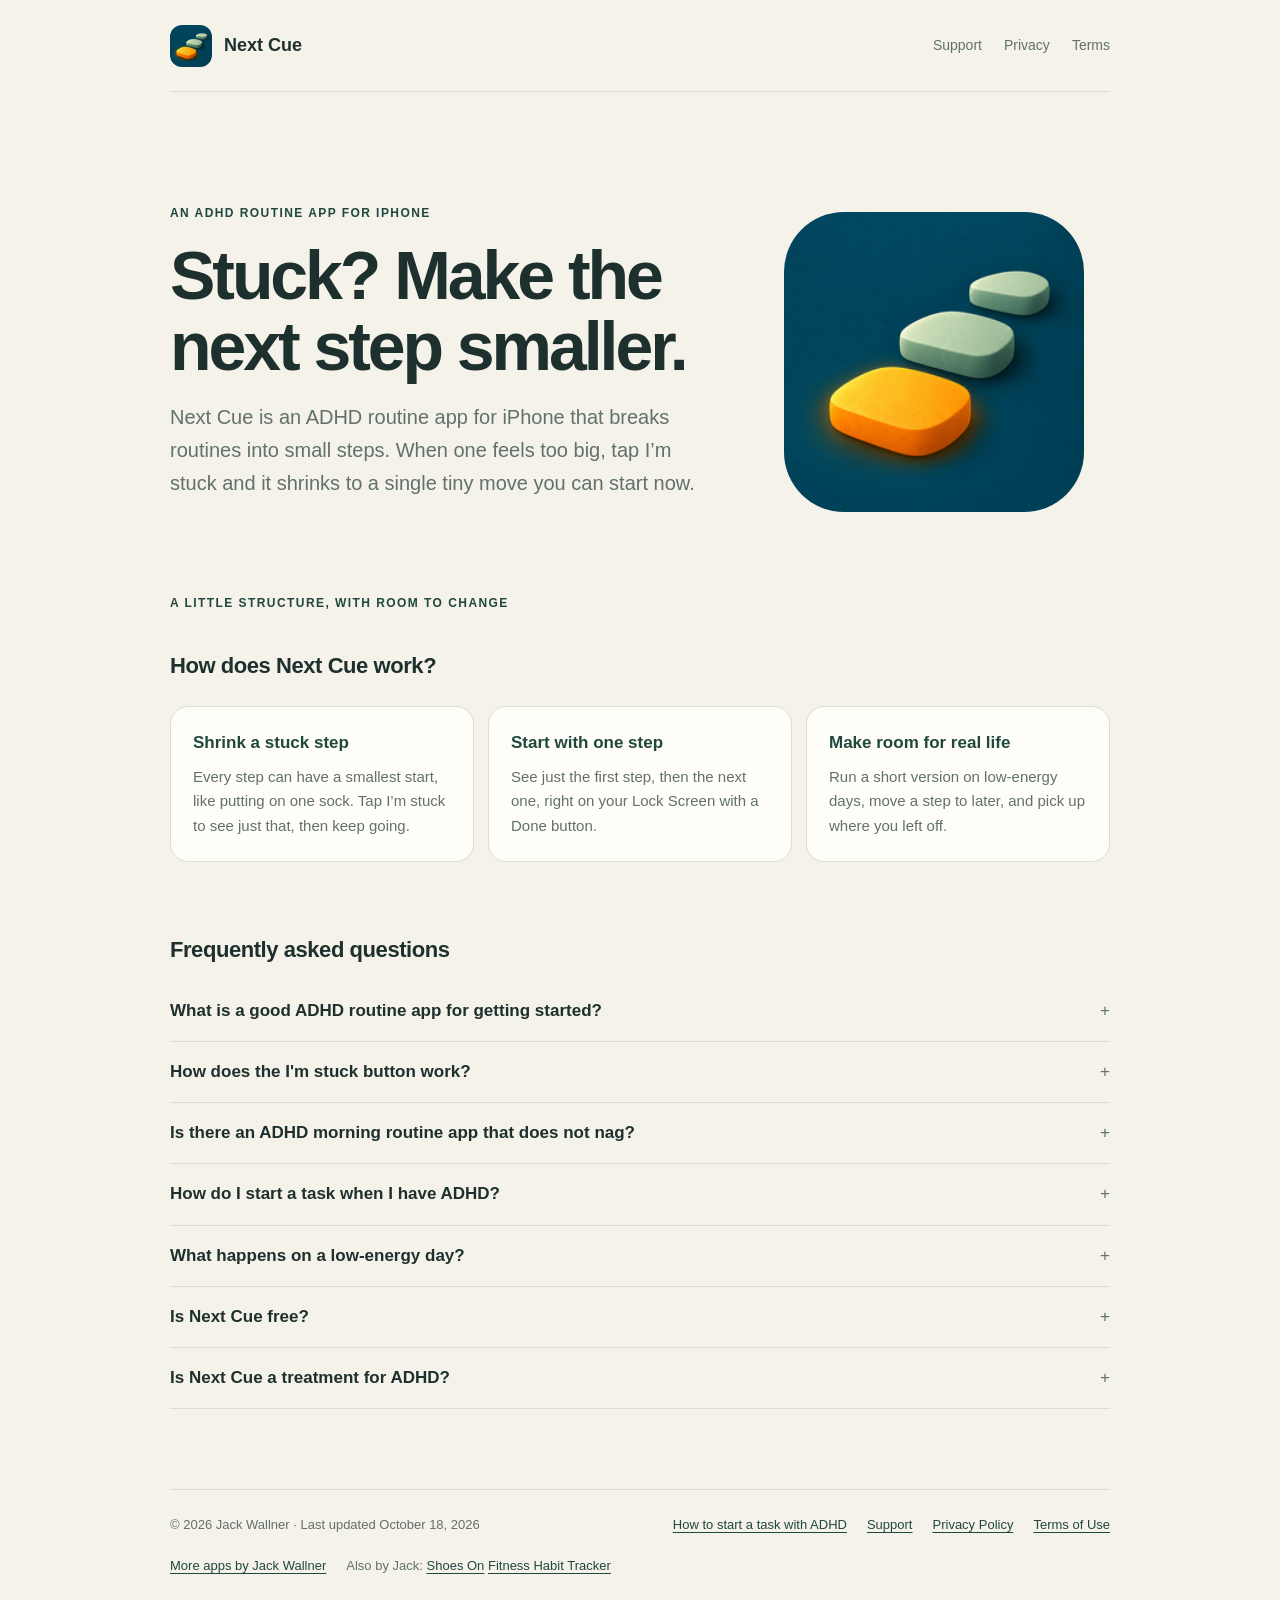
==== docs/index.html @ 3b8ef1ed "feat(seo): answer-first leads, related links, github.io redirect to canonical" ====
<!doctype html>
<html lang="en">
  <head>
    <meta charset="utf-8" />
    <meta name="viewport" content="width=device-width, initial-scale=1" />
    <title>ADHD Routine App for iPhone | Next Cue: ADHD Routine Planner</title>
    <link rel="canonical" href="https://jackwallner.com/ios/adhd/" />
    <script>if(location.hostname==="jackwallner.github.io"){var c=document.querySelector('link[rel="canonical"]');if(c&&c.href.indexOf("https://jackwallner.com/")===0)location.replace(c.href)}</script>
    <meta property="og:url" content="https://jackwallner.com/ios/adhd/">
    <meta name="description" content="Next Cue is an ADHD routine app for iPhone. Break a routine into small steps, and tap I'm stuck to shrink any step to one tiny move you can start now.">
    <link rel="icon" type="image/png" href="icon_256.png" />
    <link rel="apple-touch-icon" href="icon_256.png" />
    <script type="application/ld+json">
{
  "@context": "https://schema.org",
  "@graph": [
    {
      "@type": "MobileApplication",
      "dateModified": "2026-10-18",
      "@id": "https://jackwallner.com/ios/adhd/#app",
      "name": "Next Cue: ADHD Routine Planner",
      "alternateName": "Next Cue",
      "description": "Next Cue is an ADHD routine app for iPhone that breaks routines into small steps. When a step feels too big, tap I'm stuck and it shrinks to a single tiny move you can start now. It supports personal organization and routine planning, with no streaks, and is not a medical treatment.",
      "applicationCategory": "LifestyleApplication",
      "operatingSystem": "iOS 17.0 or later",
      "url": "https://jackwallner.com/ios/adhd/",
      "featureList": [
        "Routines broken into small steps",
        "I'm stuck shrinks a step to a smallest start",
        "Templates for mornings, starting work and evenings",
        "Current step and Done button on the Lock Screen and Dynamic Island",
        "Short version for low-energy days",
        "No streaks, optional step timer that never counts down"
      ],
      "offers": {
        "@type": "Offer",
        "price": "0",
        "priceCurrency": "USD"
      },
      "author": {
        "@type": "Person",
        "name": "Jack Wallner",
        "url": "https://jackwallner.com/"
      },
      "publisher": {
        "@type": "Person",
        "name": "Jack Wallner",
        "url": "https://jackwallner.com/"
      }
    },
    {
      "@type": "FAQPage",
      "mainEntity": [
        {
          "@type": "Question",
          "name": "What is a good ADHD routine app for getting started?",
          "acceptedAnswer": {
            "@type": "Answer",
            "text": "Next Cue is an ADHD routine app for iPhone built for the moment you know what to do and still cannot begin. It breaks a routine into small steps, and when one feels too big, I'm stuck shrinks it to a single tiny move."
          }
        },
        {
          "@type": "Question",
          "name": "How does the I'm stuck button work?",
          "acceptedAnswer": {
            "@type": "Answer",
            "text": "Every step can have a smallest start, like putting on one sock. Tap I'm stuck to see just that move, and once you have started, the whole step comes back so you can keep going. If a step has no smallest start yet, Next Cue offers a generic one and lets you save your own."
          }
        },
        {
          "@type": "Question",
          "name": "Is there an ADHD morning routine app that does not nag?",
          "acceptedAnswer": {
            "@type": "Answer",
            "text": "Next Cue has templates for mornings, starting work, a task you have been dreading and evenings, each with smallest starts already filled in. There are no streaks and no guilt, and if you drift away mid-step it offers one gentle check-in with the smallest start instead of a nag."
          }
        },
        {
          "@type": "Question",
          "name": "How do I start a task when I have ADHD?",
          "acceptedAnswer": {
            "@type": "Answer",
            "text": "Starting one tiny action is often easier than starting the whole task. Next Cue leads with the literal first step of the routine that fits right now and offers an even smaller way in, and its reminders name that first step."
          }
        },
        {
          "@type": "Question",
          "name": "What happens on a low-energy day?",
          "acceptedAnswer": {
            "@type": "Answer",
            "text": "You can mark steps optional and run a short version of a routine, and it still counts. You can also pause at any time and pick up exactly where you left off."
          }
        },
        {
          "@type": "Question",
          "name": "Is Next Cue free?",
          "acceptedAnswer": {
            "@type": "Answer",
            "text": "Your first routine is free, and Next Cue Pro adds unlimited routines. Prices are shown in the app before you buy and vary by region."
          }
        },
        {
          "@type": "Question",
          "name": "Is Next Cue a treatment for ADHD?",
          "acceptedAnswer": {
            "@type": "Answer",
            "text": "No. Next Cue supports personal organization and routine planning. It does not diagnose, treat or manage ADHD or any other medical condition, and it is not medical advice or a substitute for professional care."
          }
        }
      ]
    },
    {
      "@type": "BreadcrumbList",
      "itemListElement": [
        {
          "@type": "ListItem",
          "position": 1,
          "name": "Jack Wallner",
          "item": "https://jackwallner.com/"
        },
        {
          "@type": "ListItem",
          "position": 2,
          "name": "iOS apps",
          "item": "https://jackwallner.com/ios/"
        },
        {
          "@type": "ListItem",
          "position": 3,
          "name": "Next Cue: ADHD Routine Planner",
          "item": "https://jackwallner.com/ios/adhd/"
        }
      ]
    }
  ]
}
    </script>
    <link rel="stylesheet" href="styles.css" />
    <meta name="robots" content="index, follow, max-image-preview:large">
    <meta property="og:title" content="ADHD Routine App for iPhone | Next Cue: ADHD Routine Planner">
    <meta property="og:description" content="A routine starter for the moment you know what to do and still can't begin. Tap I'm stuck and any step shrinks to one tiny move.">
    <meta property="og:type" content="website">
    <meta property="og:image" content="https://jackwallner.github.io/adhd/icon_256.png">
    <meta property="og:site_name" content="Jack Wallner">
    <meta name="twitter:card" content="summary_large_image">
    <meta name="twitter:title" content="ADHD Routine App for iPhone | Next Cue: ADHD Routine Planner">
    <meta name="twitter:description" content="A routine starter for the moment you know what to do and still can't begin. Tap I'm stuck and any step shrinks to one tiny move.">
    <meta name="twitter:image" content="https://jackwallner.github.io/adhd/icon_256.png">
    <style>
        .faq { margin-top: 74px; }
        .faq-list { margin-top: 18px; }
        .faq details { border-bottom: 1px solid var(--line); padding: 16px 0; }
        .faq summary { font-weight: 640; cursor: pointer; list-style: none; }
        .faq summary::-webkit-details-marker { display: none; }
        .faq summary::after { content: "+"; float: right; color: var(--muted); font-weight: 400; }
        .faq details[open] summary::after { content: "\2212"; }
        .faq details p { margin: 10px 0 0; color: var(--muted); font-size: 15px; }
    </style>
  </head>
  <body>
    <div class="page">
      <header>
        <a class="brand" href="index.html"
          ><img src="icon_256.png" alt="Next Cue" />Next Cue</a
        >
        <nav aria-label="Main navigation">
          <a href="support.html">Support</a>
          <a href="privacy-policy.html">Privacy</a>
          <a href="terms.html">Terms</a>
        </nav>
      </header>
      <main>
        <section class="hero">
          <div>
            <p class="eyebrow">An ADHD routine app for iPhone</p>
            <h1>Stuck? Make the next step smaller.</h1>
            <p class="hero-copy">
              Next Cue is an ADHD routine app for iPhone that breaks routines into small steps. When one feels too big, tap I’m
              stuck and it shrinks to a single tiny move you can start now.
            </p>
          </div>
          <img src="icon_256.png" alt="Next Cue app icon" />
        </section>
        <section aria-labelledby="how-title">
          <p class="eyebrow">A little structure, with room to change</p>
          <h2 id="how-title">How does Next Cue work?</h2>
          <div class="steps">
            <article class="step">
              <strong>Shrink a stuck step</strong>
              <p>
                Every step can have a smallest start, like putting on one sock.
                Tap I’m stuck to see just that, then keep going.
              </p>
            </article>
            <article class="step">
              <strong>Start with one step</strong>
              <p>
                See just the first step, then the next one, right on your Lock
                Screen with a Done button.
              </p>
            </article>
            <article class="step">
              <strong>Make room for real life</strong>
              <p>
                Run a short version on low-energy days, move a step to later,
                and pick up where you left off.
              </p>
            </article>
          </div>
        </section>
        <section class="faq" id="faq" aria-labelledby="faq-title">
          <h2 id="faq-title">Frequently asked questions</h2>
          <div class="faq-list">
                <details>
                    <summary>What is a good ADHD routine app for getting started?</summary>
                    <p>Next Cue is an ADHD routine app for iPhone built for the moment you know what to do and still cannot begin. It breaks a routine into small steps, and when one feels too big, I'm stuck shrinks it to a single tiny move.</p>
                </details>
                <details>
                    <summary>How does the I'm stuck button work?</summary>
                    <p>Every step can have a smallest start, like putting on one sock. Tap I'm stuck to see just that move, and once you have started, the whole step comes back so you can keep going. If a step has no smallest start yet, Next Cue offers a generic one and lets you save your own.</p>
                </details>
                <details>
                    <summary>Is there an ADHD morning routine app that does not nag?</summary>
                    <p>Next Cue has templates for mornings, starting work, a task you have been dreading and evenings, each with smallest starts already filled in. There are no streaks and no guilt, and if you drift away mid-step it offers one gentle check-in with the smallest start instead of a nag.</p>
                </details>
                <details>
                    <summary>How do I start a task when I have ADHD?</summary>
                    <p>Starting one tiny action is often easier than starting the whole task. Next Cue leads with the literal first step of the routine that fits right now and offers an even smaller way in, and its reminders name that first step.</p>
                </details>
                <details>
                    <summary>What happens on a low-energy day?</summary>
                    <p>You can mark steps optional and run a short version of a routine, and it still counts. You can also pause at any time and pick up exactly where you left off.</p>
                </details>
                <details>
                    <summary>Is Next Cue free?</summary>
                    <p>Your first routine is free, and Next Cue Pro adds unlimited routines. Prices are shown in the app before you buy and vary by region.</p>
                </details>
                <details>
                    <summary>Is Next Cue a treatment for ADHD?</summary>
                    <p>No. Next Cue supports personal organization and routine planning. It does not diagnose, treat or manage ADHD or any other medical condition, and it is not medical advice or a substitute for professional care.</p>
                </details>
          </div>
        </section>
      </main>
      <footer>
        <span class="copyright">&copy; 2026 Jack Wallner · Last updated <time datetime="2026-10-18" data-updated>October 18, 2026</time></span>
        <a href="how-to-start-a-task-with-adhd.html">How to start a task with ADHD</a>
        <a href="support.html">Support</a>
        <a href="privacy-policy.html">Privacy Policy</a>
        <a href="terms.html">Terms of Use</a>
        <a href="https://jackwallner.com/ios/">More apps by Jack Wallner</a>
        <div class="related-apps">Also by Jack: <a href="https://jackwallner.com/ios/time/">Shoes On</a> <a href="https://jackwallner.com/ios/fitness-streaks/">Fitness Habit Tracker</a></div>
    </footer>
    </div>
  </body>
</html>
---- docs/styles.css ----
:root {
  color-scheme: light;
  --paper: #f5f2ea;
  --ink: #1d302d;
  --muted: #61716b;
  --forest: #20483f;
  --line: #d9ded5;
  --accent: #cf8050;
  --card: #fffdf7;
}

* {
  box-sizing: border-box;
}

body {
  margin: 0;
  background: var(--paper);
  color: var(--ink);
  font-family: -apple-system, BlinkMacSystemFont, "Segoe UI", sans-serif;
  font-size: 17px;
  line-height: 1.65;
}

a {
  color: var(--forest);
  text-underline-offset: 3px;
}

.page {
  width: min(100% - 40px, 940px);
  margin: 0 auto;
}

header {
  display: flex;
  align-items: center;
  justify-content: space-between;
  min-height: 92px;
  border-bottom: 1px solid var(--line);
}

.brand {
  display: inline-flex;
  align-items: center;
  gap: 12px;
  color: var(--ink);
  font-size: 18px;
  font-weight: 680;
  text-decoration: none;
}

.brand img {
  width: 42px;
  height: 42px;
  border-radius: 12px;
}

nav {
  display: flex;
  gap: 22px;
  font-size: 14px;
}
nav a {
  color: var(--muted);
  text-decoration: none;
}
nav a:hover {
  color: var(--ink);
}

main {
  padding: 64px 0 80px;
}

.hero {
  display: grid;
  grid-template-columns: minmax(0, 1.2fr) minmax(220px, 0.8fr);
  align-items: center;
  gap: 60px;
  padding: 48px 0 74px;
}

.eyebrow {
  margin: 0 0 16px;
  color: var(--forest);
  font-size: 12px;
  font-weight: 720;
  letter-spacing: 0.12em;
  text-transform: uppercase;
}

h1,
h2,
p {
  margin-top: 0;
}
h1 {
  max-width: 650px;
  margin-bottom: 20px;
  font-size: clamp(42px, 7vw, 68px);
  line-height: 1.04;
  letter-spacing: -0.045em;
}
h2 {
  margin: 38px 0 12px;
  font-size: 22px;
  line-height: 1.25;
  letter-spacing: -0.02em;
}
.hero-copy {
  max-width: 590px;
  color: var(--muted);
  font-size: 20px;
}
.hero img {
  width: min(100%, 300px);
  justify-self: center;
  border-radius: 60px;
}

.steps {
  display: grid;
  grid-template-columns: repeat(3, 1fr);
  gap: 14px;
  margin-top: 26px;
}

.step {
  padding: 22px;
  border: 1px solid var(--line);
  border-radius: 18px;
  background: var(--card);
}

.step strong {
  display: block;
  margin-bottom: 8px;
  color: var(--forest);
}
.step p {
  margin-bottom: 0;
  color: var(--muted);
  font-size: 15px;
}

.legal {
  max-width: 720px;
}
.legal h1 {
  font-size: clamp(38px, 6vw, 54px);
}
.legal h2 {
  margin-top: 32px;
}
.legal p,
.legal li {
  color: #465650;
}
.legal .eyebrow {
  margin-bottom: 9px;
}

footer {
  display: flex;
  flex-wrap: wrap;
  gap: 20px;
  padding: 24px 0 36px;
  border-top: 1px solid var(--line);
  color: var(--muted);
  font-size: 13px;
}

footer .copyright {
  margin-right: auto;
}

@media (max-width: 650px) {
  .page {
    width: min(100% - 32px, 940px);
  }
  header {
    min-height: 76px;
  }
  nav {
    gap: 12px;
    font-size: 13px;
  }
  .brand {
    gap: 8px;
    font-size: 16px;
  }
  .brand img {
    width: 34px;
    height: 34px;
    border-radius: 10px;
  }
  .hero {
    grid-template-columns: 1fr;
    gap: 30px;
    padding: 42px 0 56px;
  }
  .hero img {
    width: min(65%, 220px);
    order: -1;
  }
  .steps {
    grid-template-columns: 1fr;
  }
  main {
    padding-top: 46px;
  }
}
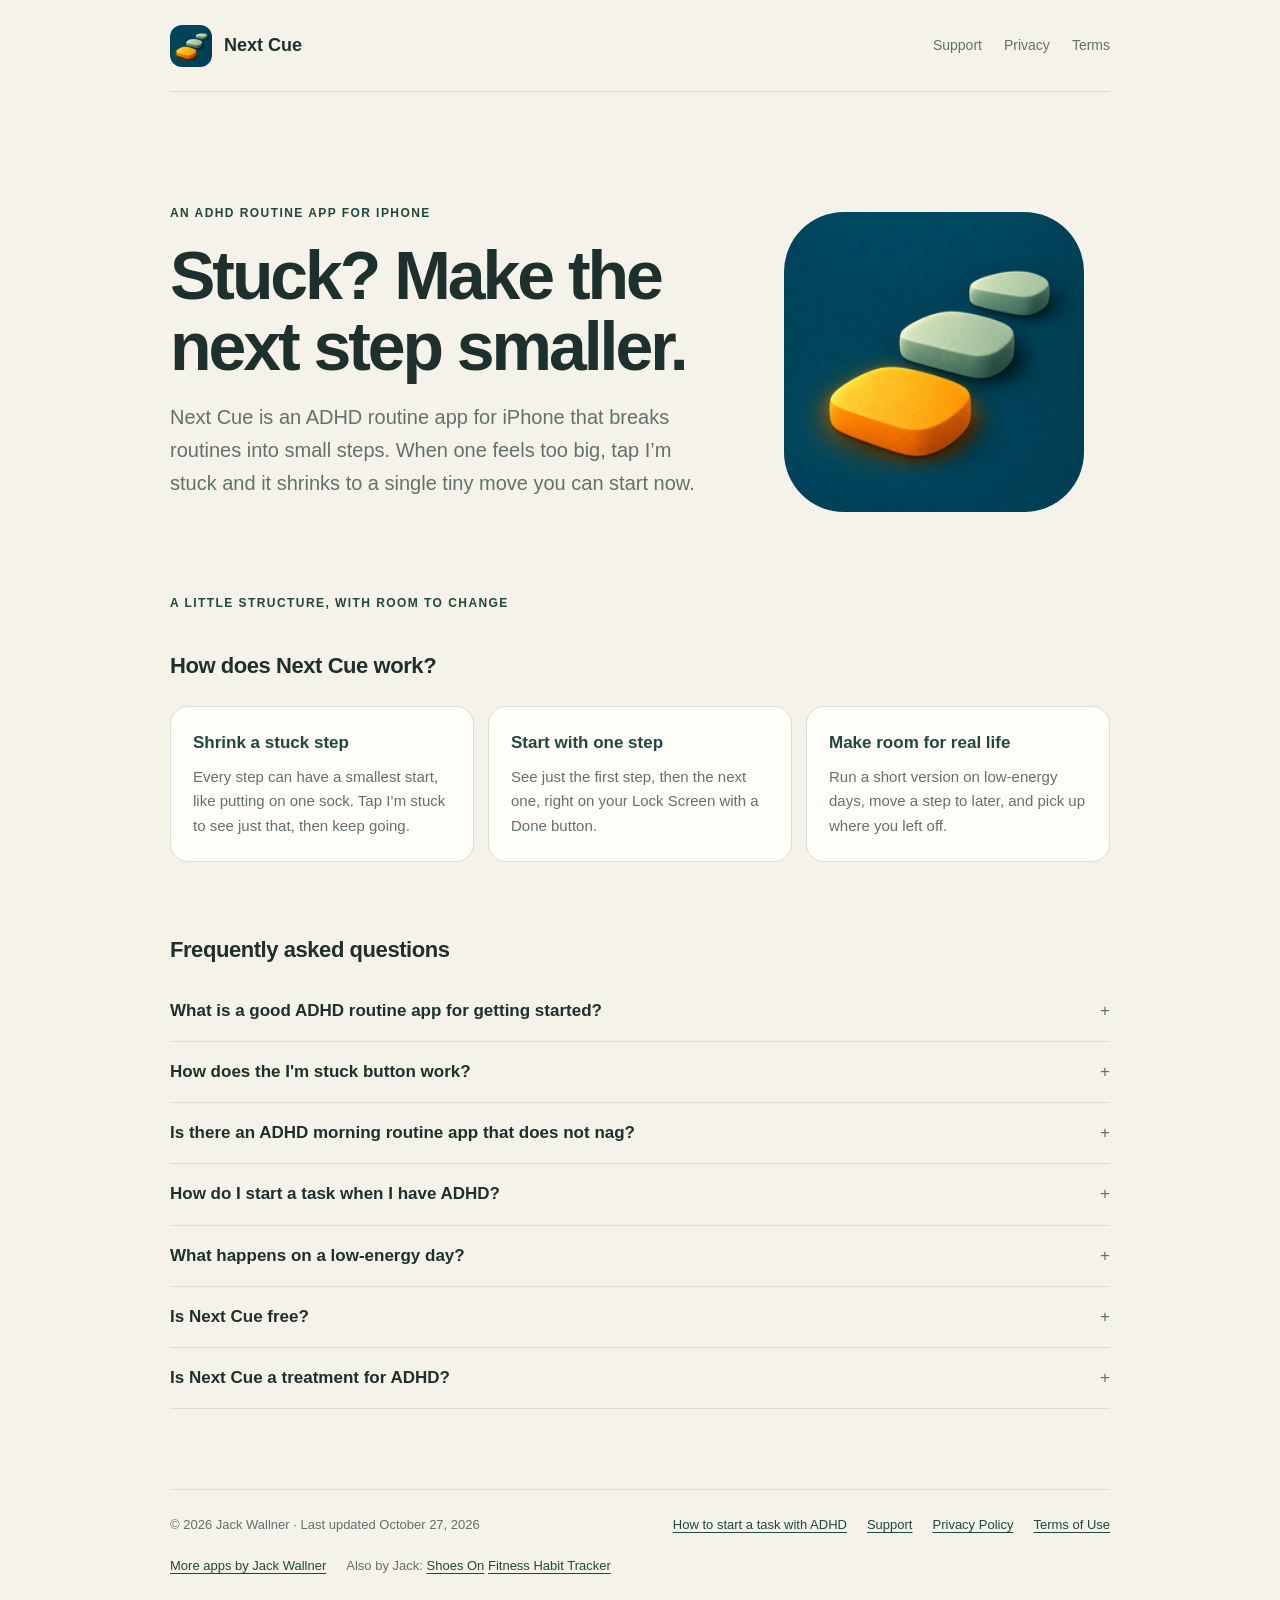
==== commit 58d579e9: "feat(site): markdown copies, llms.txt and question H2s for AI search" ====
--- a/docs/index.html
+++ b/docs/index.html
@@ -16,7 +16,7 @@
   "@graph": [
     {
       "@type": "MobileApplication",
-      "dateModified": "2026-10-18",
+      "dateModified": "2026-10-27",
       "@id": "https://jackwallner.com/ios/adhd/#app",
       "name": "Next Cue: ADHD Routine Planner",
       "alternateName": "Next Cue",
@@ -140,7 +140,12 @@
     <meta property="og:title" content="ADHD Routine App for iPhone | Next Cue: ADHD Routine Planner">
     <meta property="og:description" content="A routine starter for the moment you know what to do and still can't begin. Tap I'm stuck and any step shrinks to one tiny move.">
     <meta property="og:type" content="website">
-    <meta property="og:image" content="https://jackwallner.github.io/adhd/icon_256.png">
+    <meta property="og:image" content="https://jackwallner.github.io/adhd/og-preview.png">
+    <meta property="og:video" content="https://jackwallner.github.io/adhd/preview.mp4">
+    <meta property="og:video:secure_url" content="https://jackwallner.github.io/adhd/preview.mp4">
+    <meta property="og:video:type" content="video/mp4">
+    <meta property="og:video:width" content="1080">
+    <meta property="og:video:height" content="1080">
     <meta property="og:site_name" content="Jack Wallner">
     <meta name="twitter:card" content="summary_large_image">
     <meta name="twitter:title" content="ADHD Routine App for iPhone | Next Cue: ADHD Routine Planner">
@@ -155,7 +160,8 @@
         .faq summary::after { content: "+"; float: right; color: var(--muted); font-weight: 400; }
         .faq details[open] summary::after { content: "\2212"; }
         .faq details p { margin: 10px 0 0; color: var(--muted); font-size: 15px; }
-    </style>
+            summary > h2.faq-q { display: inline; margin: 0; font: inherit; letter-spacing: inherit; color: inherit; }
+</style>
   </head>
   <body>
     <div class="page">
@@ -212,38 +218,38 @@
           <h2 id="faq-title">Frequently asked questions</h2>
           <div class="faq-list">
                 <details>
-                    <summary>What is a good ADHD routine app for getting started?</summary>
+                    <summary><h2 class="faq-q">What is a good ADHD routine app for getting started?</h2></summary>
                     <p>Next Cue is an ADHD routine app for iPhone built for the moment you know what to do and still cannot begin. It breaks a routine into small steps, and when one feels too big, I'm stuck shrinks it to a single tiny move.</p>
                 </details>
                 <details>
-                    <summary>How does the I'm stuck button work?</summary>
+                    <summary><h2 class="faq-q">How does the I'm stuck button work?</h2></summary>
                     <p>Every step can have a smallest start, like putting on one sock. Tap I'm stuck to see just that move, and once you have started, the whole step comes back so you can keep going. If a step has no smallest start yet, Next Cue offers a generic one and lets you save your own.</p>
                 </details>
                 <details>
-                    <summary>Is there an ADHD morning routine app that does not nag?</summary>
+                    <summary><h2 class="faq-q">Is there an ADHD morning routine app that does not nag?</h2></summary>
                     <p>Next Cue has templates for mornings, starting work, a task you have been dreading and evenings, each with smallest starts already filled in. There are no streaks and no guilt, and if you drift away mid-step it offers one gentle check-in with the smallest start instead of a nag.</p>
                 </details>
                 <details>
-                    <summary>How do I start a task when I have ADHD?</summary>
+                    <summary><h2 class="faq-q">How do I start a task when I have ADHD?</h2></summary>
                     <p>Starting one tiny action is often easier than starting the whole task. Next Cue leads with the literal first step of the routine that fits right now and offers an even smaller way in, and its reminders name that first step.</p>
                 </details>
                 <details>
-                    <summary>What happens on a low-energy day?</summary>
+                    <summary><h2 class="faq-q">What happens on a low-energy day?</h2></summary>
                     <p>You can mark steps optional and run a short version of a routine, and it still counts. You can also pause at any time and pick up exactly where you left off.</p>
                 </details>
                 <details>
-                    <summary>Is Next Cue free?</summary>
+                    <summary><h2 class="faq-q">Is Next Cue free?</h2></summary>
                     <p>Your first routine is free, and Next Cue Pro adds unlimited routines. Prices are shown in the app before you buy and vary by region.</p>
                 </details>
                 <details>
-                    <summary>Is Next Cue a treatment for ADHD?</summary>
+                    <summary><h2 class="faq-q">Is Next Cue a treatment for ADHD?</h2></summary>
                     <p>No. Next Cue supports personal organization and routine planning. It does not diagnose, treat or manage ADHD or any other medical condition, and it is not medical advice or a substitute for professional care.</p>
                 </details>
           </div>
         </section>
       </main>
       <footer>
-        <span class="copyright">&copy; 2026 Jack Wallner · Last updated <time datetime="2026-10-18" data-updated>October 18, 2026</time></span>
+        <span class="copyright">&copy; 2026 Jack Wallner · Last updated <time datetime="2026-10-27" data-updated>October 27, 2026</time></span>
         <a href="how-to-start-a-task-with-adhd.html">How to start a task with ADHD</a>
         <a href="support.html">Support</a>
         <a href="privacy-policy.html">Privacy Policy</a>
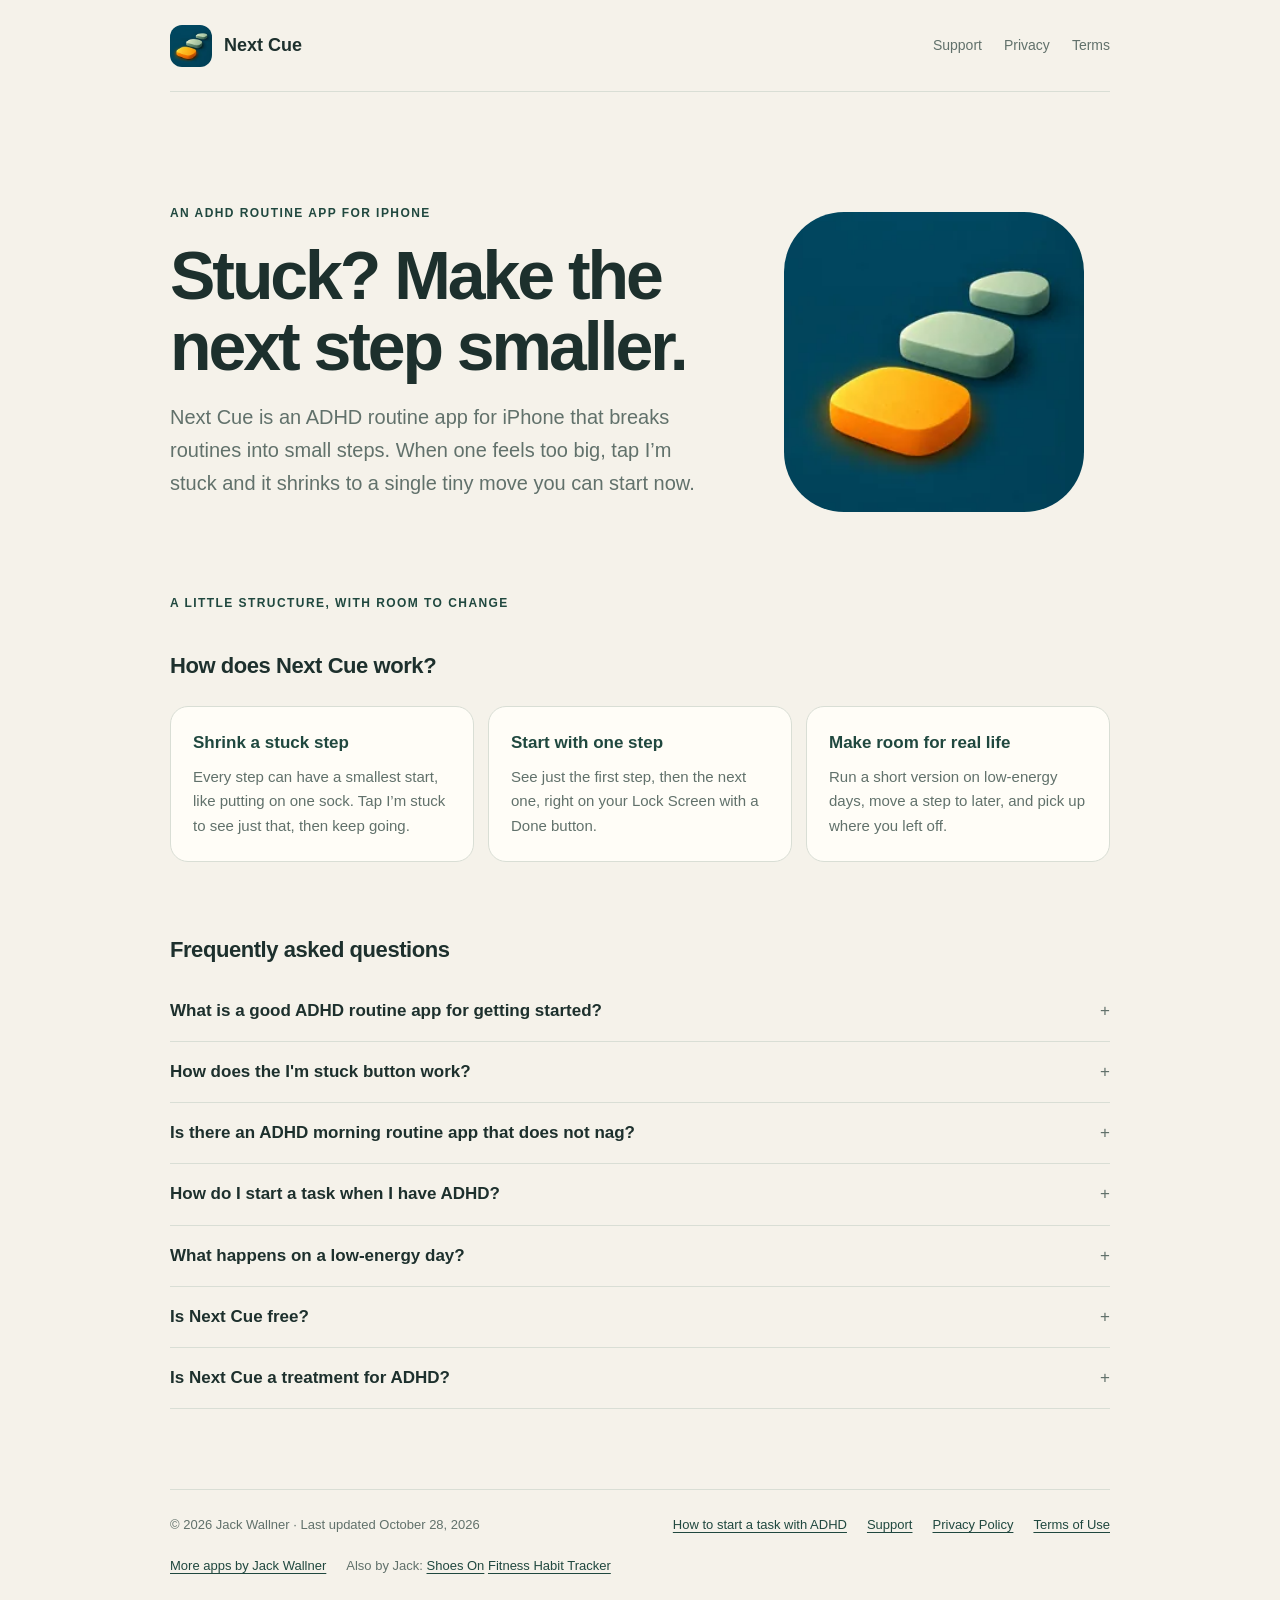
==== commit 0f2bfb7d: "perf(site): serve sized WebP images and larger footer tap targets" ====
--- a/docs/index.html
+++ b/docs/index.html
@@ -16,7 +16,7 @@
   "@graph": [
     {
       "@type": "MobileApplication",
-      "dateModified": "2026-10-27",
+      "dateModified": "2026-10-28",
       "@id": "https://jackwallner.com/ios/adhd/#app",
       "name": "Next Cue: ADHD Routine Planner",
       "alternateName": "Next Cue",
@@ -167,7 +167,7 @@
     <div class="page">
       <header>
         <a class="brand" href="index.html"
-          ><img src="icon_256.png" alt="Next Cue" />Next Cue</a
+          ><img src="icon_128.webp" alt="Next Cue" />Next Cue</a
         >
         <nav aria-label="Main navigation">
           <a href="support.html">Support</a>
@@ -185,7 +185,7 @@
               stuck and it shrinks to a single tiny move you can start now.
             </p>
           </div>
-          <img src="icon_256.png" alt="Next Cue app icon" />
+          <img src="icon_256.webp" alt="Next Cue app icon" />
         </section>
         <section aria-labelledby="how-title">
           <p class="eyebrow">A little structure, with room to change</p>
@@ -249,7 +249,7 @@
         </section>
       </main>
       <footer>
-        <span class="copyright">&copy; 2026 Jack Wallner · Last updated <time datetime="2026-10-27" data-updated>October 27, 2026</time></span>
+        <span class="copyright">&copy; 2026 Jack Wallner · Last updated <time datetime="2026-10-28" data-updated>October 28, 2026</time></span>
         <a href="how-to-start-a-task-with-adhd.html">How to start a task with ADHD</a>
         <a href="support.html">Support</a>
         <a href="privacy-policy.html">Privacy Policy</a>
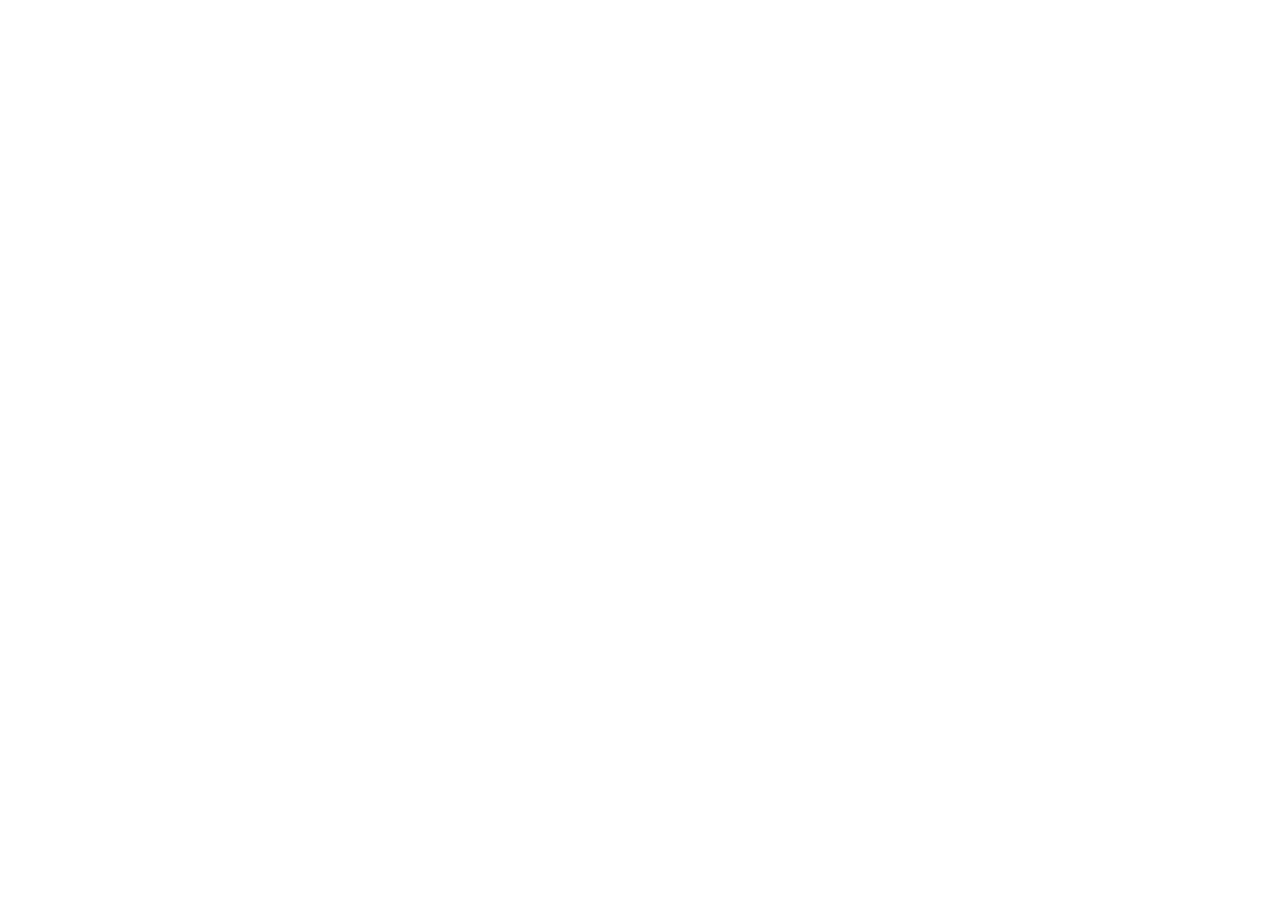
==== commit c2895a35: "fix(seo): meta refresh github.io copies to the jackwallner.com canonical" ====
--- a/docs/index.html
+++ b/docs/index.html
@@ -5,6 +5,7 @@
     <meta name="viewport" content="width=device-width, initial-scale=1" />
     <title>ADHD Routine App for iPhone | Next Cue: ADHD Routine Planner</title>
     <link rel="canonical" href="https://jackwallner.com/ios/adhd/" />
+    <meta http-equiv="refresh" content="0; url=https://jackwallner.com/ios/adhd/">
     <script>if(location.hostname==="jackwallner.github.io"){var c=document.querySelector('link[rel="canonical"]');if(c&&c.href.indexOf("https://jackwallner.com/")===0)location.replace(c.href)}</script>
     <meta property="og:url" content="https://jackwallner.com/ios/adhd/">
     <meta name="description" content="Next Cue is an ADHD routine app for iPhone. Break a routine into small steps, and tap I'm stuck to shrink any step to one tiny move you can start now.">
@@ -167,7 +168,7 @@
     <div class="page">
       <header>
         <a class="brand" href="index.html"
-          ><img src="icon_128.webp" alt="Next Cue" />Next Cue</a
+          ><img src="icon_128.webp" alt="" width="42" height="42" />Next Cue</a
         >
         <nav aria-label="Main navigation">
           <a href="support.html">Support</a>
@@ -185,7 +186,7 @@
               stuck and it shrinks to a single tiny move you can start now.
             </p>
           </div>
-          <img src="icon_256.webp" alt="Next Cue app icon" />
+          <img src="icon_256.webp" alt="Next Cue app icon" width="256" height="256" />
         </section>
         <section aria-labelledby="how-title">
           <p class="eyebrow">A little structure, with room to change</p>
--- a/docs/styles.css
+++ b/docs/styles.css
@@ -115,6 +115,7 @@
 }
 .hero img {
   width: min(100%, 300px);
+  height: auto;
   justify-self: center;
   border-radius: 60px;
 }
